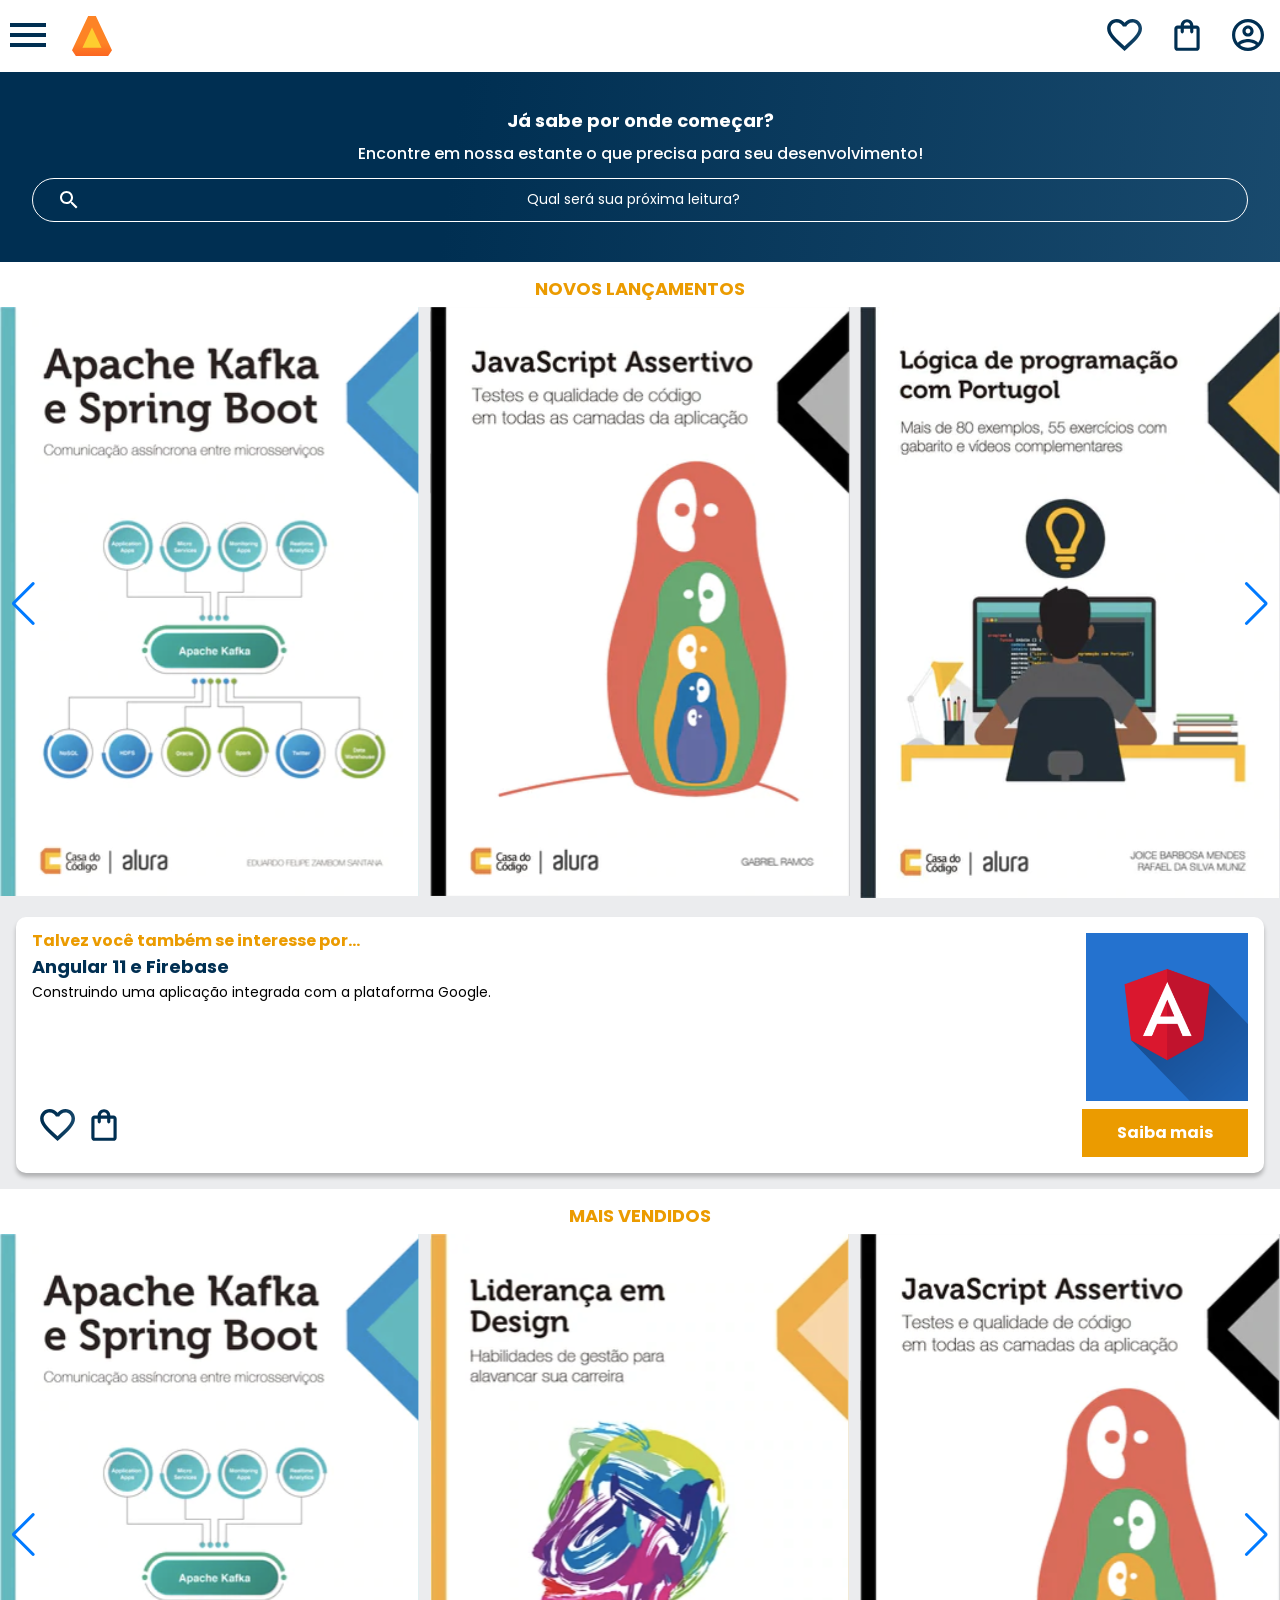
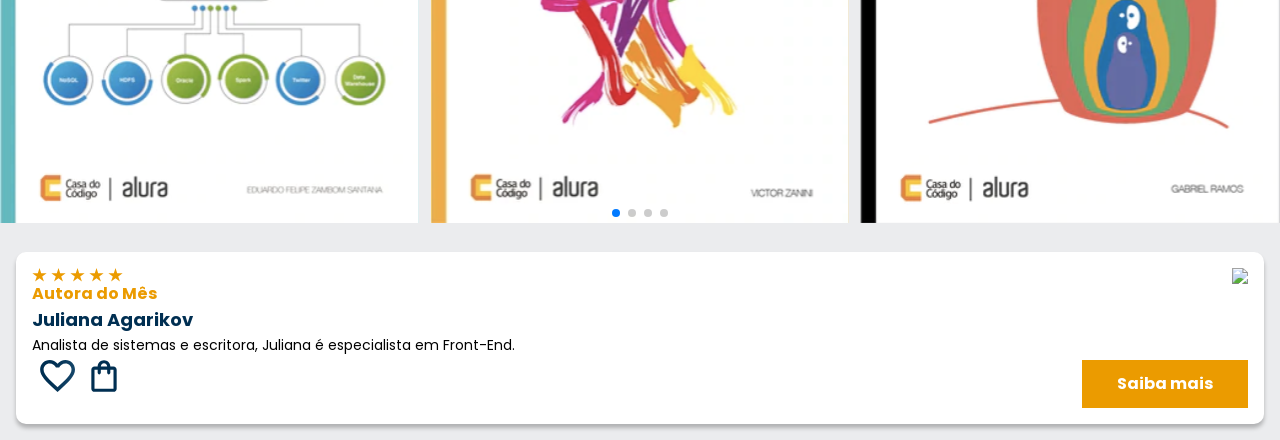
==== index.html @ 12fda9f0 "Add files via upload" ====
<!DOCTYPE html>
<html>

<head>
    <meta charset="UTF-8">
    <meta name="viewport" content="width=device-width, initial-scale=1.0">
    <title>AluraBooks</title>
    <link rel="stylesheet" href="reset.css">
    <link rel="stylesheet" href="style.css">
    <link rel="preconnect" href="https://fonts.googleapis.com">
    <link rel="preconnect" href="https://fonts.gstatic.com" crossorigin>
    <link
        href="https://fonts.googleapis.com/css2?family=Poppins:ital,wght@0,100;0,200;0,300;0,400;0,500;0,600;0,700;0,800;0,900;1,100;1,200;1,300;1,400;1,500;1,600;1,700;1,800;1,900&display=swap"
        rel="stylesheet">
    <link rel="stylesheet" href="https://cdn.jsdelivr.net/npm/swiper@11/swiper-bundle.min.css" />

</head>

<body>
    <header class="cabecalho">
        <div class="container">
            <input type="checkbox" id="menu" class="container__botao">
            <label for="menu">
                <span class="cabecalho__menu-hamburguer container__imagem"></span>
            </label>
            <ul class="lista-menu">
                <li class="lista-menu__titulo">Categorias</li>
                <li class="lista-menu__item">
                    <a href="#" class="lista-menu__link">Programação</a>
                </li>
                <li class="lista-menu__item">
                    <a href="#" class="lista-menu__link">Front-end</a>
                </li>
                <li class="lista-menu__item">
                    <a href="#" class="lista-menu__link">Infraestrutura</a>
                </li>
                <li class="lista-menu__item">
                    <a href="#" class="lista-menu__link">Business</a>
                </li>
                <li class="lista-menu__item">
                    <a href="#" class="lista-menu__link">Design & UX</a>
                </li>
            </ul>
            <img src="img/Logo.svg" alt="Logo da AluraBooks" class="container__imagem">
        </div>
        <div class="container">
            <a href="#"><img src="img/Favoritos.svg" alt="Meus favoritos" class="container__imagem"></a>
            <a href="#"><img src="img/Compras.svg" alt="Carrinho de compras" class="container__imagem"></a>
            <a href="#"><img src="img/Usuario.svg" alt="Meu perfil" class="container__imagem"></a>
        </div>
    </header>

    <section class="banner">
        <h2 class="banner__titulo">Já sabe por onde começar?</h2>
        <p class="banner__texto">Encontre em nossa estante o que precisa para seu desenvolvimento!</p>
        <input type="search" class="banner__pesquisa" placeholder="Qual será sua próxima leitura?">
    </section>

    <section class="carrossel">
        <h2 class="carrossel__titulo">Novos lançamentos</h2>
        <!-- Slider main container -->
        <div class="swiper">
            <!-- Additional required wrapper -->
            <!-- If we need pagination -->
            <div class="swiper-pagination"></div>
            <div class="swiper-wrapper">
                <!-- Slides -->
                <div class="swiper-slide"><img src="img/ApacheKafka.svg"
                        alt="Livro sobre apache Kafka e spreng boot da AluraBooks"></div>
                <div class="swiper-slide"><img src="img/Javascript.svg" alt="Livro sobre JavaScript da AluraBooks">
                </div>
                <div class="swiper-slide"><img src="img/Portugol.svg" alt="livro sobre Portugol da AluraBooks"></div>
                ...
            </div>

            <!-- If we need navigation buttons -->
            <div class="swiper-button-prev"></div>
            <div class="swiper-button-next"></div>

        </div>

        <div class="card">
            <div class="card__descricao">
                <div class="descricao">
                    <h3 class="descricao__titulo">Talvez você também se interesse por...</h3>
                    <h2 class="descricao__titulo-livro">Angular 11 e Firebase</h2>
                    <p class="descricao__texto">Construindo uma aplicação integrada com a plataforma Google.</p>
                </div>
                <img src="img/Angular.svg" alt="" class="descricao__imagem">
            </div>
            <div class="card__botoes">
                <ul class="botoes">
                    <li class="botoes__item"><img src="img/Favoritos.svg" alt=""></li>
                    <li class="botoes__item"><img src="img/Compras.svg" alt=""></li>
                </ul>
                <a href="#" class="botoes__ancora">Saiba mais</a>
            </div>
        </div>

    </section>

    <section class=”carrossel”>
        <h2 class="carrossel__titulo">Mais vendidos</h2>
        <div class="swiper">
            <!-- Additional required wrapper -->
            <!-- If we need pagination -->
            <div class="swiper-pagination"></div>

            <div class="swiper-wrapper">
                <!-- Slides -->
                <div class="swiper-slide"><img src="img/ApacheKafka.svg"
                        alt="Livro sobre apache kafka e spring boot da alura books"></div>
                <div class="swiper-slide"><img src="img/Liderança.svg"
                        alt="Livro sobre liderança em design da alura books">
                </div>
                <div class="swiper-slide"><img src="img/Javascript.svg"
                        alt="Livro sobre javascript assertivo da alurabooks">
                </div>
                <div class="swiper-slide"><img src="img/Guia Front-end.svg" alt="Livro Guia front end"></div>
                <div class="swiper-slide"><img src="img/Portugol.svg" alt="Livro sobre portugol"></div>
                <div class="swiper-slide"><img src="img/Acessibilidade.svg" alt="livro sobre acessibilidade"></div>
            </div>

            <!-- If we need navigation buttons -->
            <div class="swiper-button-prev"></div>
            <div class="swiper-button-next"></div>
        </div>

        <div class="card">
            <div class="card__descricao">
                <div class="descricao">
                    <img src="img/Estrelinhas.svg" alt="Avaliação 5 estrelas">
                    <h3 class="descricao__titulo">Autora do Mês</h3>
                    <h2 class="descricao__titulo-livro">Juliana Agarikov</h2>
                    <p class="descricao__texto">Analista de sistemas e escritora, Juliana é especialista em Front-End.
                    </p>
                </div>
                <img src="img/Escritora.svg" class="descricao__imagem">
            </div>
            <div class="card__botoes">
                <ul class="botoes">
                    <li class="botoes__item"><img src="img/Favoritos.svg" alt="Favoritar livro"></li>
                    <li class="botoes__item"><img src="img/Compras.svg" alt="Adicionar no carrinho de compras"></li>
                </ul>
                <a href="#" class="botoes__ancora">Saiba mais</a>
            </div>
        </div>

    </section>


    <script src="https://cdn.jsdelivr.net/npm/swiper@11/swiper-bundle.min.js"></script>
    <script>
        const swiper = new Swiper('.swiper', {
            spaceBetween: 10,
            slidesPerView: 3,
            pagination: {
                el: ".swiper-pagination",
                type: "bullets",
            },
        });
    </script>
</body>

</html>
---- style.css ----
@import url("styles/header.css");
@import url("styles/banner.css");
@import url("styles/carrossel.css");

:root{
    --cor-de-fundo: #EBECEE;
    --branco: #FFFFFF;
    --laranja: #EB9B00;
    --azul-degrade: linear-gradient(97.54deg, #002F52 35.49%, #326589 165.37%);
    --fonte-principal: "Poppins";
    --azul: #002F52;
}

body{
    background-color: var(--cor-de-fundo);
    font-family: var(--fonte-principal);
    font-size: 16px;
    font-weight: 400;
}
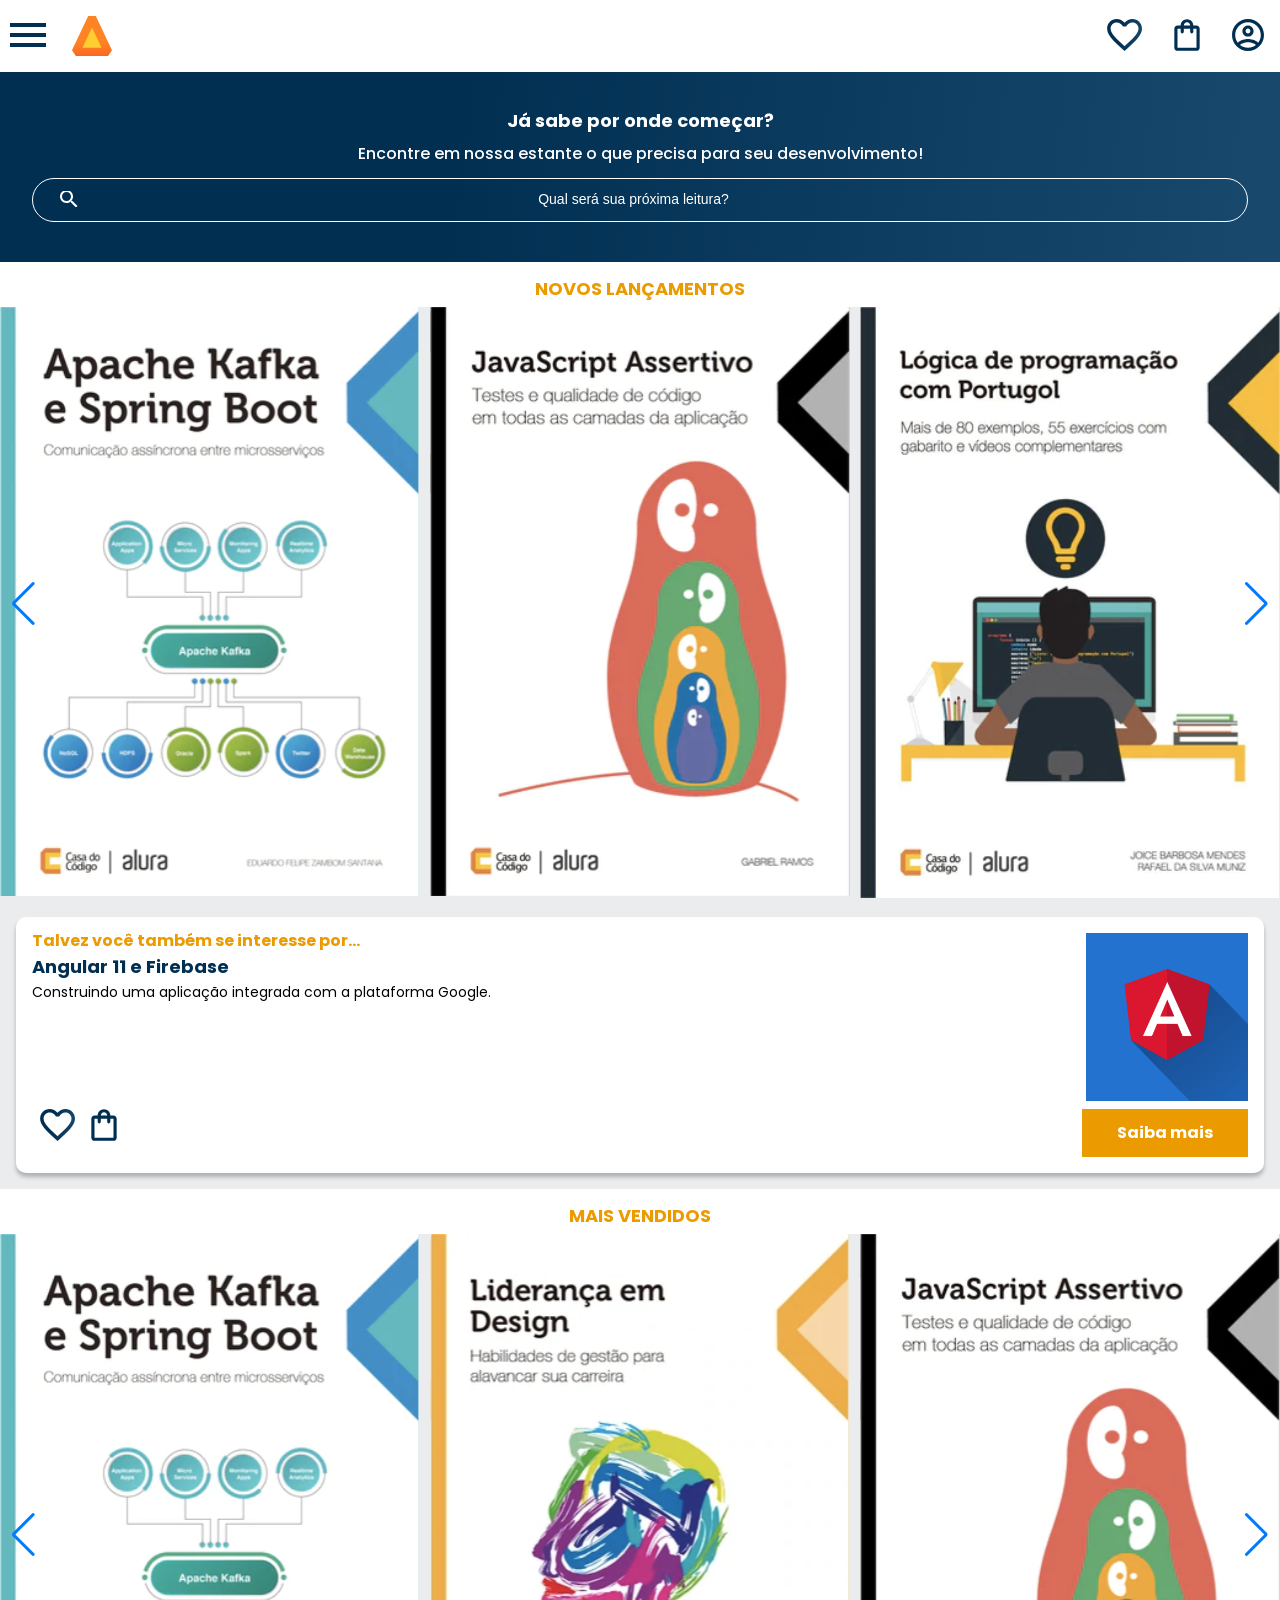
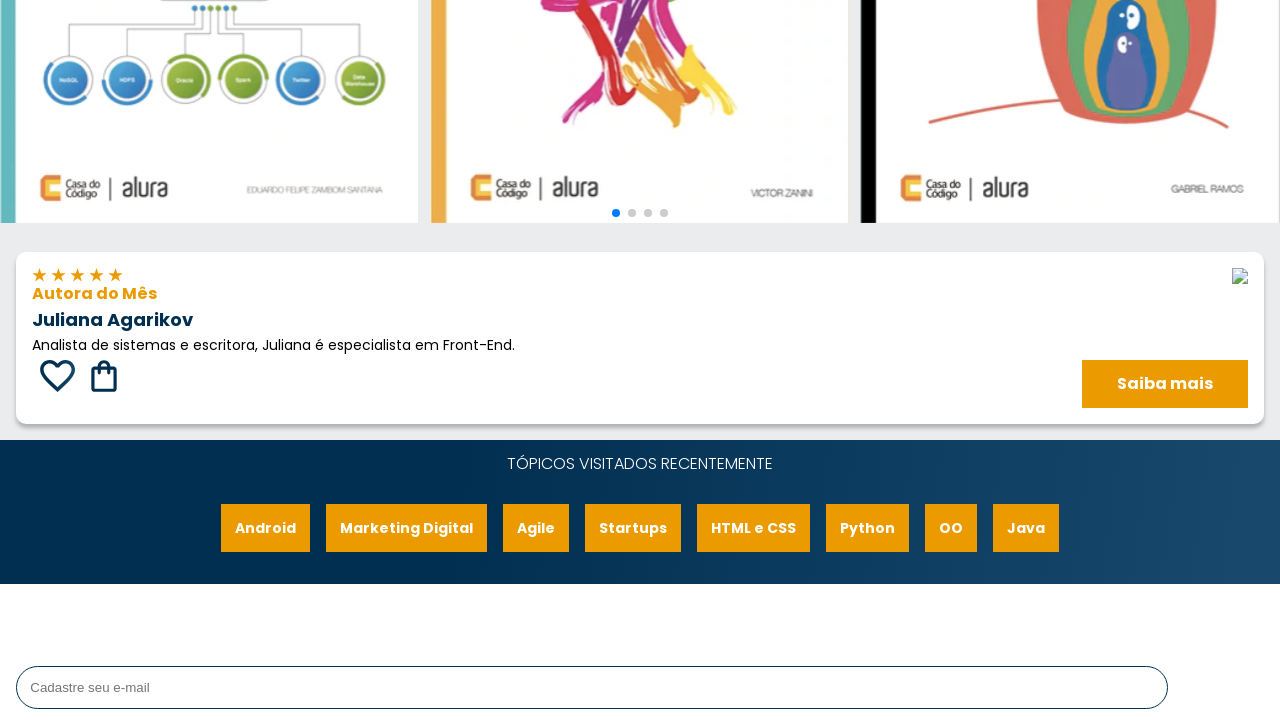
==== commit 1d9006a6: "Add files via upload" ====
--- a/index.html
+++ b/index.html
@@ -148,6 +148,54 @@
 
     </section>
 
+    <section class="topicos">
+        <h2 class="topicos__titulo">TÓPICOS VISITADOS RECENTEMENTE</h2>
+
+        <ul class="topicos__lista">
+
+            <li class="topicos__item">
+                <a href="#" class="topicos__link">Android</a>
+            </li>
+
+            <li class="topicos__item">
+                <a href="#" class="topicos__link">Marketing Digital</a>
+            </li>
+
+            <li class="topicos__item">
+                <a href="#" class="topicos__link">Agile</a>
+            </li>
+
+            <li class="topicos__item">
+                <a href="#" class="topicos__link">Startups</a>
+            </li>
+
+            <li class="topicos__item">
+                <a href="#" class="topicos__link">HTML e CSS</a>
+            </li>
+
+            <li class="topicos__item">
+                <a href="#" class="topicos__link">Python</a>
+            </li>
+
+            <li class="topicos__item">
+                <a href="#" class="topicos__link">OO</a>
+            </li>
+
+            <li class="topicos__item">
+                <a href="#" class="topicos__link">Java</a>
+            </li>
+
+        </ul>
+
+    </section>
+
+<section class="contato">
+    <h2 class="contato__titulo">Fique por dentro das novidades!</h2>
+    <p class="contato__texto">Atualizações de e-books, novos livros, promoções e outros.</p>
+    <input type="email" placeholder="Cadastre seu e-mail" class="contato__email">
+
+</section>
+
 
     <script src="https://cdn.jsdelivr.net/npm/swiper@11/swiper-bundle.min.js"></script>
     <script>
--- a/style.css
+++ b/style.css
@@ -1,17 +1,19 @@
 @import url("styles/header.css");
 @import url("styles/banner.css");
 @import url("styles/carrossel.css");
+@import url("styles/topicos.css");
+@import url("styles/contato.css");
 
-:root{
+:root {
     --cor-de-fundo: #EBECEE;
     --branco: #FFFFFF;
     --laranja: #EB9B00;
-    --azul-degrade: linear-gradient(97.54deg, #002F52 35.49%, #326589 165.37%);
+    --azul-degrade: linear-gradient(97.54deg, #002f52 35.49%, #326589 165.37%);
     --fonte-principal: "Poppins";
     --azul: #002F52;
 }
 
-body{
+body {
     background-color: var(--cor-de-fundo);
     font-family: var(--fonte-principal);
     font-size: 16px;
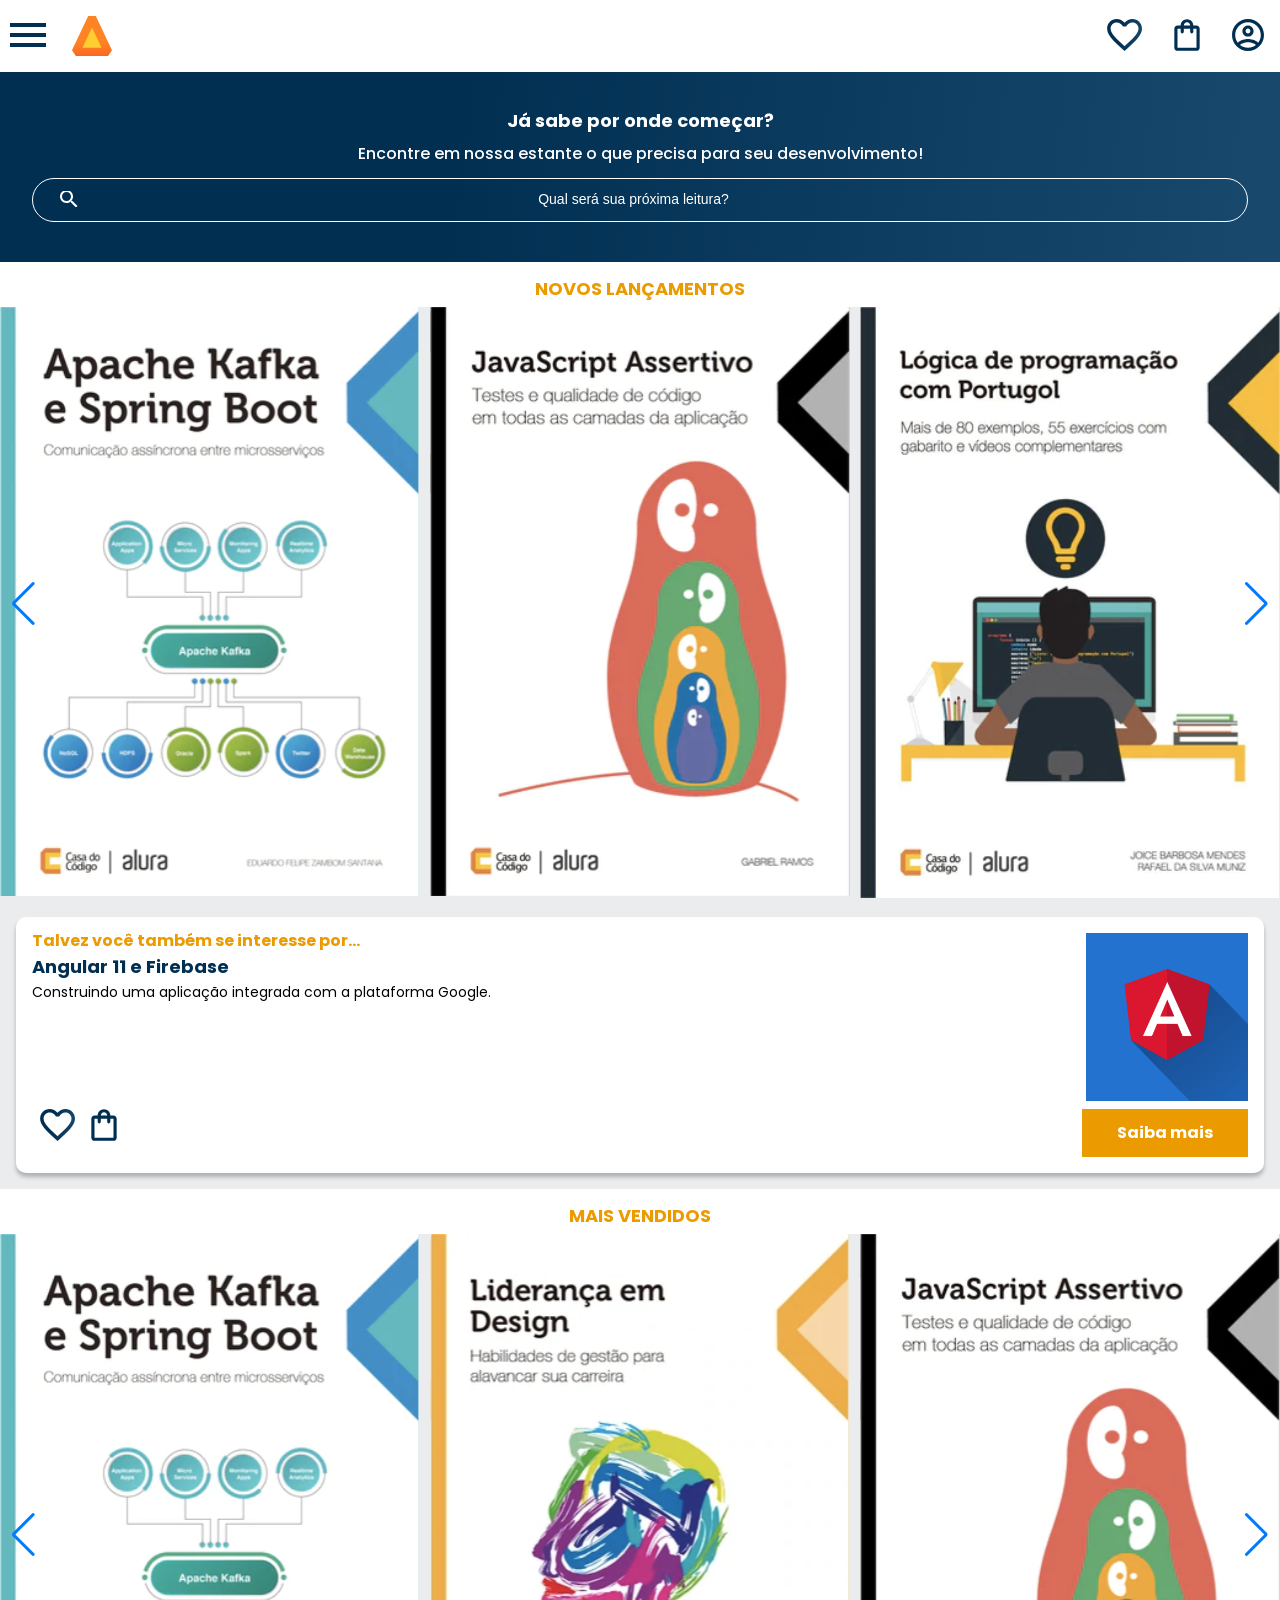
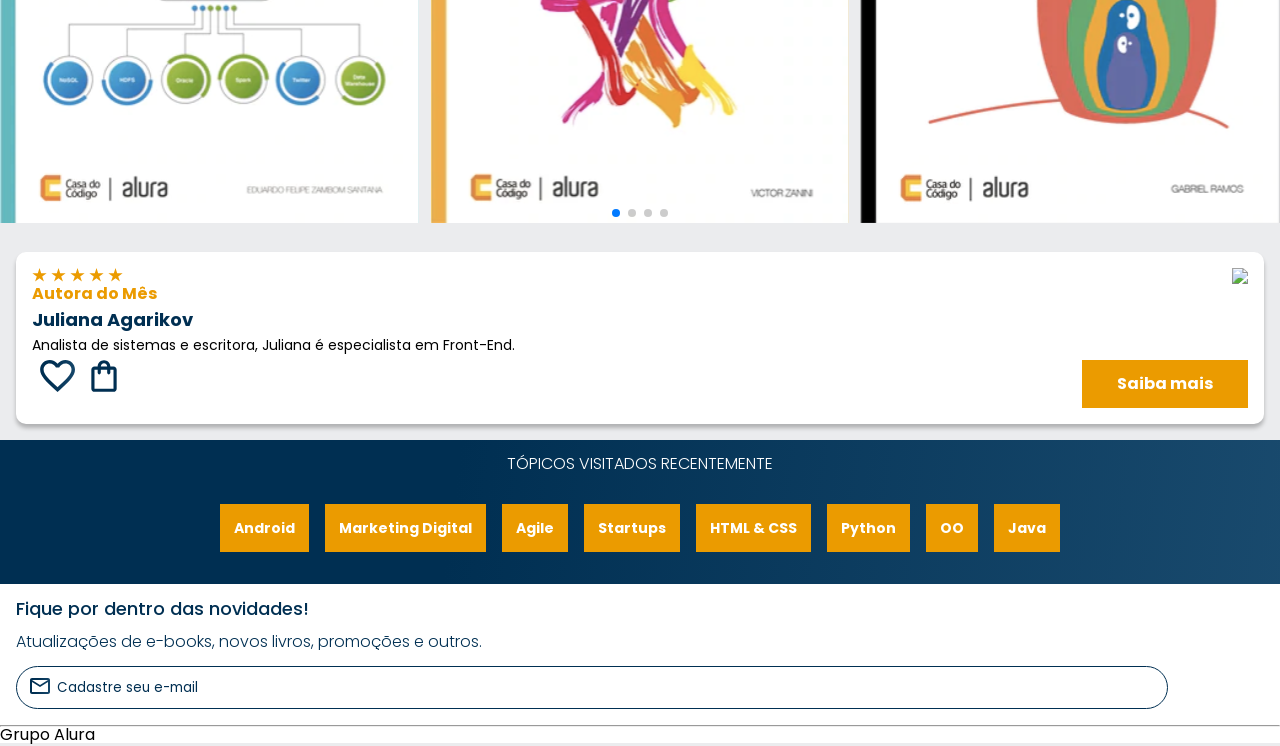
==== commit d97a0088: "Add files via upload" ====
--- a/index.html
+++ b/index.html
@@ -12,6 +12,9 @@
     <link
         href="https://fonts.googleapis.com/css2?family=Poppins:ital,wght@0,100;0,200;0,300;0,400;0,500;0,600;0,700;0,800;0,900;1,100;1,200;1,300;1,400;1,500;1,600;1,700;1,800;1,900&display=swap"
         rel="stylesheet">
+    <link href="https://fonts.googleapis.com/css2?family=Josefin+Sans:ital,wght@0,100..700;1,100..700&display=swap"
+        rel="stylesheet">
+
     <link rel="stylesheet" href="https://cdn.jsdelivr.net/npm/swiper@11/swiper-bundle.min.css" />
 
 </head>
@@ -42,6 +45,7 @@
                 </li>
             </ul>
             <img src="img/Logo.svg" alt="Logo da AluraBooks" class="container__imagem">
+            <h1 class="container__titulo"><b class="container__titulo--negrito">Alura</b>Books</h1>
         </div>
         <div class="container">
             <a href="#"><img src="img/Favoritos.svg" alt="Meus favoritos" class="container__imagem"></a>
@@ -150,51 +154,42 @@
 
     <section class="topicos">
         <h2 class="topicos__titulo">TÓPICOS VISITADOS RECENTEMENTE</h2>
-
         <ul class="topicos__lista">
-
-            <li class="topicos__item">
-                <a href="#" class="topicos__link">Android</a>
-            </li>
-
+            <li class="topicos__item"><a href="#" class="topicos__link">Android</a></li>
             <li class="topicos__item">
                 <a href="#" class="topicos__link">Marketing Digital</a>
             </li>
-
             <li class="topicos__item">
                 <a href="#" class="topicos__link">Agile</a>
             </li>
-
             <li class="topicos__item">
                 <a href="#" class="topicos__link">Startups</a>
             </li>
-
-            <li class="topicos__item">
-                <a href="#" class="topicos__link">HTML e CSS</a>
-            </li>
-
+            <li class="topicos__item">
+                <a href="#" class="topicos__link">HTML & CSS</a>
+            </li>
             <li class="topicos__item">
                 <a href="#" class="topicos__link">Python</a>
             </li>
-
             <li class="topicos__item">
                 <a href="#" class="topicos__link">OO</a>
             </li>
-
             <li class="topicos__item">
                 <a href="#" class="topicos__link">Java</a>
             </li>
-
         </ul>
-
-    </section>
-
-<section class="contato">
-    <h2 class="contato__titulo">Fique por dentro das novidades!</h2>
-    <p class="contato__texto">Atualizações de e-books, novos livros, promoções e outros.</p>
-    <input type="email" placeholder="Cadastre seu e-mail" class="contato__email">
-
-</section>
+    </section>
+
+    <section class="contato">
+        <h2 class="contato__titulo">Fique por dentro das novidades!</h2>
+        <p class="contato__texto">Atualizações de e-books, novos livros, promoções e outros.</p>
+        <input type="email" placeholder="Cadastre seu e-mail" class="contato__email">
+    </section>
+
+    <hr />
+    <footer class="rodape">
+        <h2 class="rodape__titulo">Grupo Alura</h2>
+    </footer>
 
 
     <script src="https://cdn.jsdelivr.net/npm/swiper@11/swiper-bundle.min.js"></script>
--- a/style.css
+++ b/style.css
@@ -3,6 +3,7 @@
 @import url("styles/carrossel.css");
 @import url("styles/topicos.css");
 @import url("styles/contato.css");
+@import url("styles/rodape.css");
 
 :root {
     --cor-de-fundo: #EBECEE;
@@ -11,6 +12,7 @@
     --azul-degrade: linear-gradient(97.54deg, #002f52 35.49%, #326589 165.37%);
     --fonte-principal: "Poppins";
     --azul: #002F52;
+    --fonte-secundaria: "Josefin Sans";
 }
 
 body {
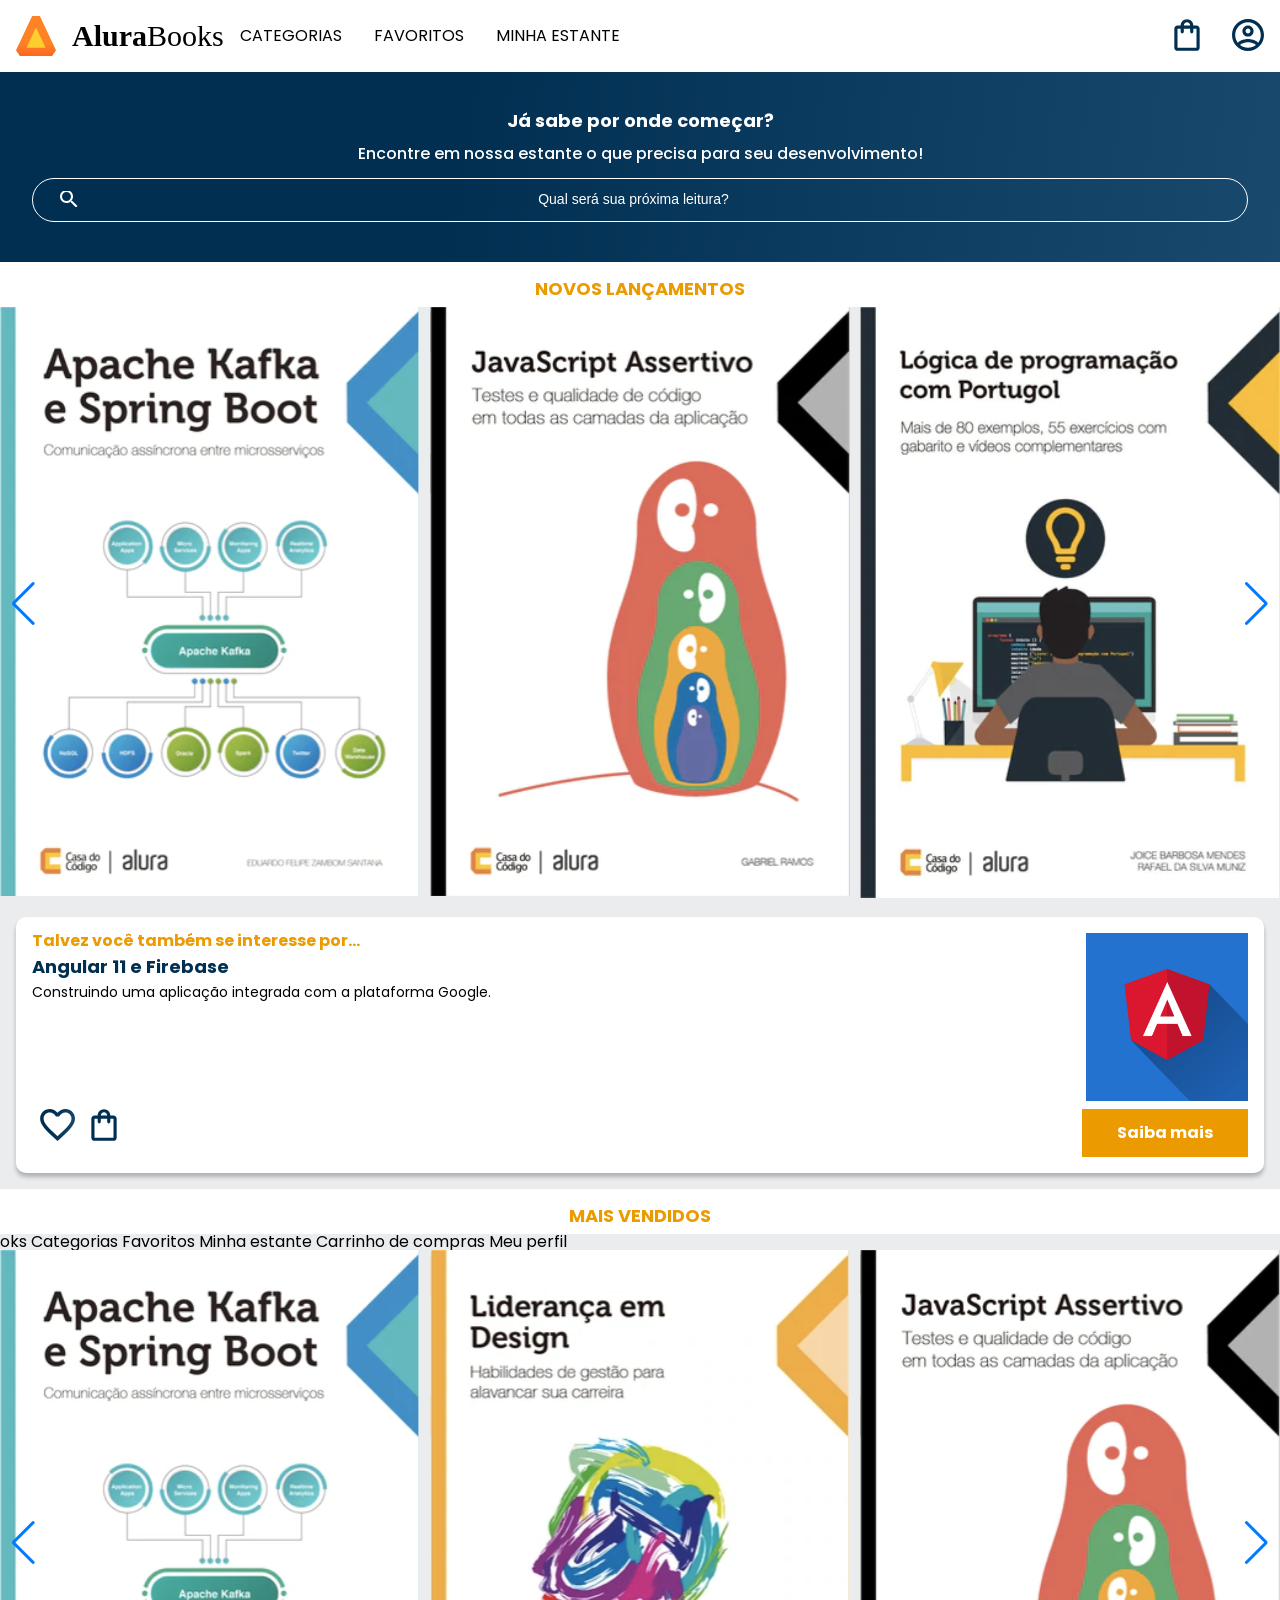
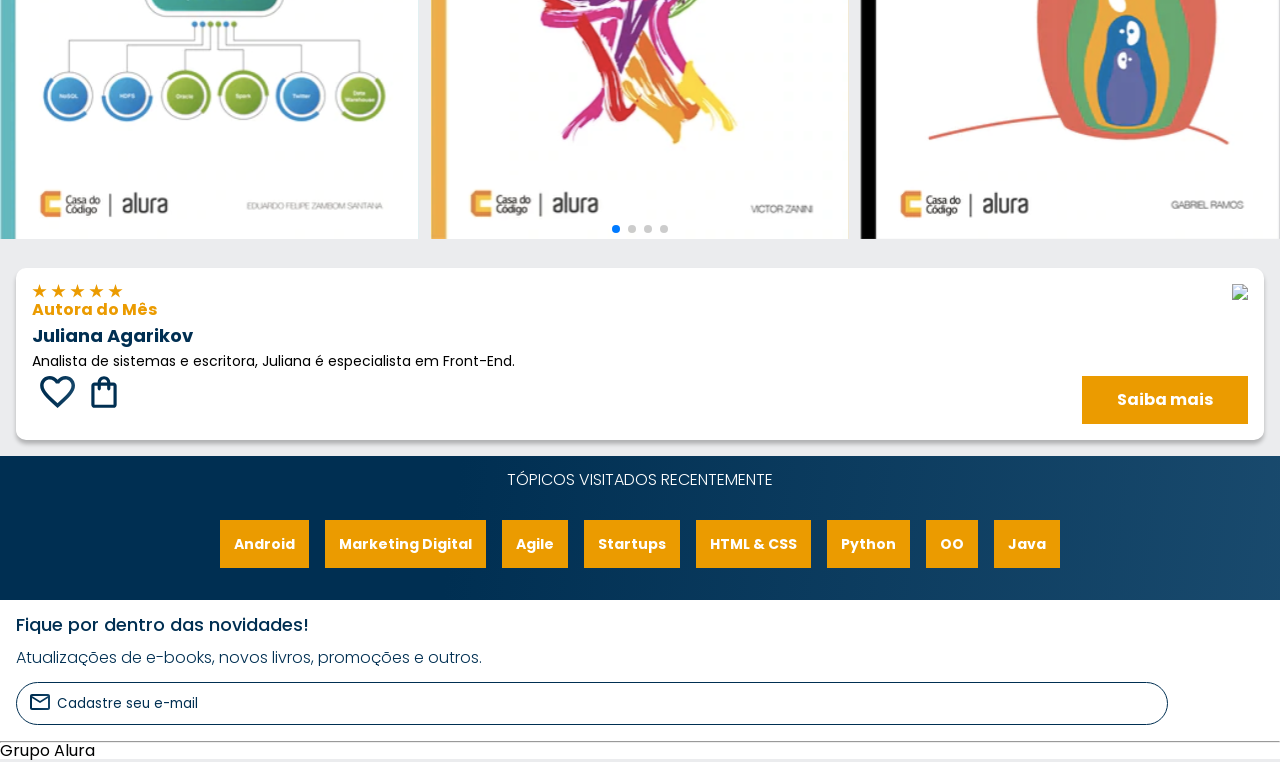
==== commit c1ca1963: "Add files via upload" ====
--- a/index.html
+++ b/index.html
@@ -14,7 +14,6 @@
         rel="stylesheet">
     <link href="https://fonts.googleapis.com/css2?family=Josefin+Sans:ital,wght@0,100..700;1,100..700&display=swap"
         rel="stylesheet">
-
     <link rel="stylesheet" href="https://cdn.jsdelivr.net/npm/swiper@11/swiper-bundle.min.css" />
 
 </head>
@@ -46,9 +45,39 @@
             </ul>
             <img src="img/Logo.svg" alt="Logo da AluraBooks" class="container__imagem">
             <h1 class="container__titulo"><b class="container__titulo--negrito">Alura</b>Books</h1>
+
+            <ul class="opcoes">
+                <input type="checkbox" id="opcoes-menu" class="opcoes__botao">
+                <label for="opcoes-menu">
+                    <li class="opcoes__item">Categorias</li>
+                </label>
+                <ul class="lista-menu">
+                    <li class="lista-menu__item">
+                        <a href="#" class="lista-menu__link">Programação</a>
+                    </li>
+                    <li class="lista-menu__item">
+                        <a href="#" class="lista-menu__link">Front-end</a>
+                    </li>
+                    <li class="lista-menu__item">
+                        <a href="#" class="lista-menu__link">Infraestrutura</a>
+                    </li>
+                    <li class="lista-menu__item">
+                        <a href="#" class="lista-menu__link">Business</a>
+                    </li>
+                    <li class="lista-menu__item">
+                        <a href="#" class="lista-menu__link">Design & UX</a>
+                    </li>
+                </ul>
+                <li class="opcoes__item"><a href="#" class="opcoes__link">Favoritos</a></li>
+                <li class="opcoes__item"><a href="#" class="opcoes__link">Minha estante</a></li>
+
+
+            </ul>
+
         </div>
         <div class="container">
-            <a href="#"><img src="img/Favoritos.svg" alt="Meus favoritos" class="container__imagem"></a>
+            <a href="#"><img src="img/Favoritos.svg" alt="Meus favoritos"
+                    class="container__imagem container__imagem-transparente"></a>
             <a href="#"><img src="img/Compras.svg" alt="Carrinho de compras" class="container__imagem"></a>
             <a href="#"><img src="img/Usuario.svg" alt="Meu perfil" class="container__imagem"></a>
         </div>
@@ -107,7 +136,15 @@
         <h2 class="carrossel__titulo">Mais vendidos</h2>
         <div class="swiper">
             <!-- Additional required wrapper -->
-            <!-- If we need pagination -->
+            <!-- If we need pagination -->oks
+
+            Categorias
+            Favoritos
+            Minha estante
+
+            Carrinho de compras
+            Meu perfil
+
             <div class="swiper-pagination"></div>
 
             <div class="swiper-wrapper">
--- a/style.css
+++ b/style.css
@@ -13,6 +13,7 @@
     --fonte-principal: "Poppins";
     --azul: #002F52;
     --fonte-secundaria: "Josefin Sans";
+    --preto: #000000;
 }
 
 body {
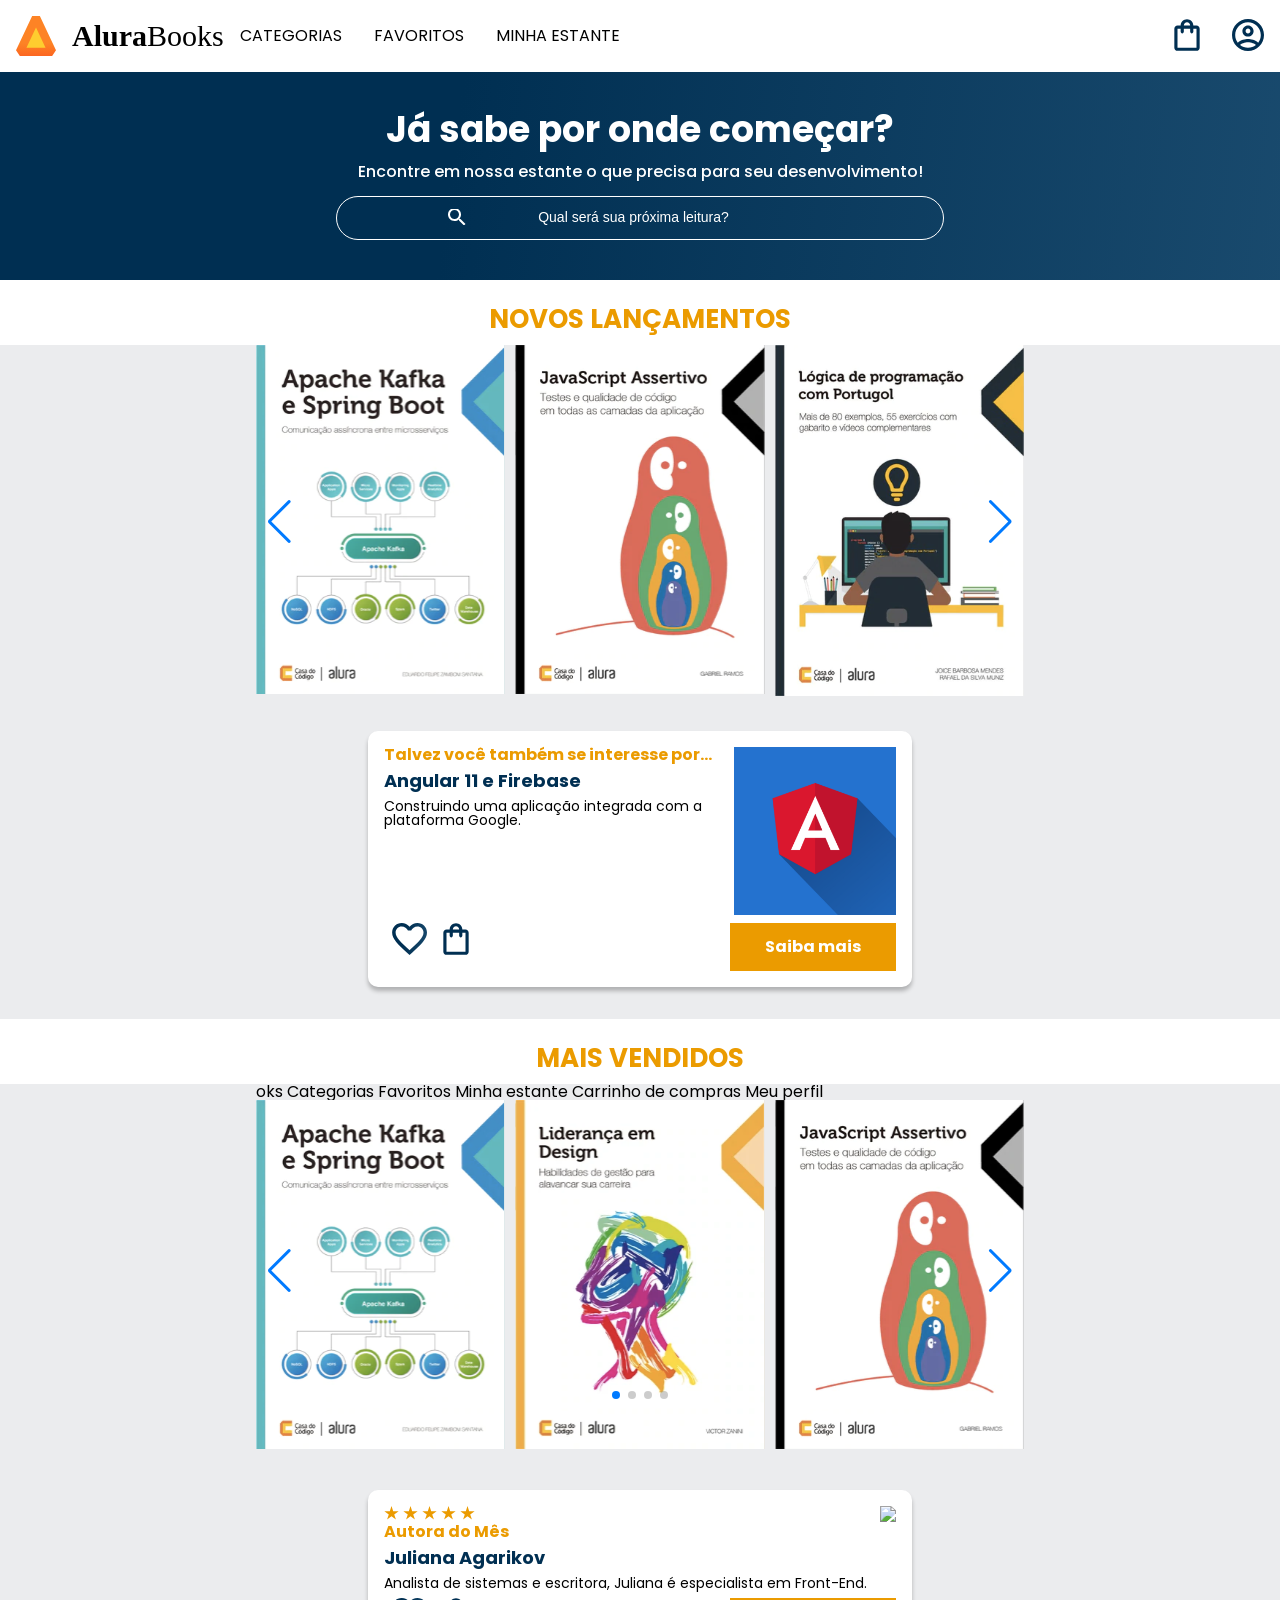
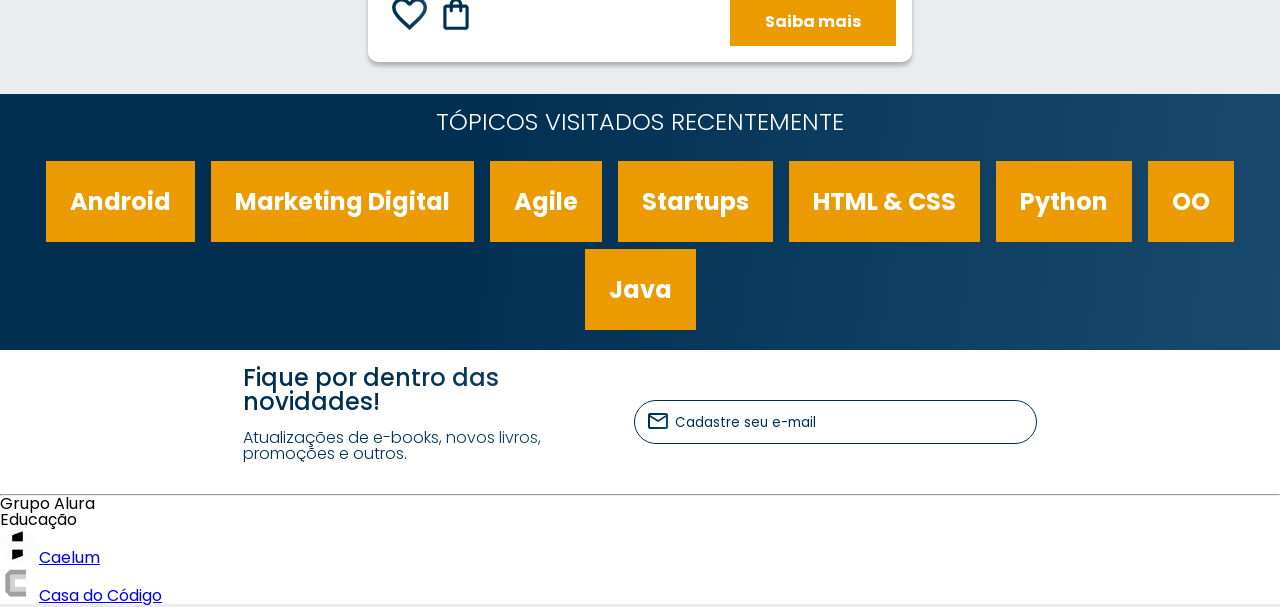
==== commit aa299579: "Add files via upload" ====
--- a/index.html
+++ b/index.html
@@ -15,7 +15,6 @@
     <link href="https://fonts.googleapis.com/css2?family=Josefin+Sans:ital,wght@0,100..700;1,100..700&display=swap"
         rel="stylesheet">
     <link rel="stylesheet" href="https://cdn.jsdelivr.net/npm/swiper@11/swiper-bundle.min.css" />
-
 </head>
 
 <body>
@@ -70,8 +69,6 @@
                 </ul>
                 <li class="opcoes__item"><a href="#" class="opcoes__link">Favoritos</a></li>
                 <li class="opcoes__item"><a href="#" class="opcoes__link">Minha estante</a></li>
-
-
             </ul>
 
         </div>
@@ -141,7 +138,6 @@
             Categorias
             Favoritos
             Minha estante
-
             Carrinho de compras
             Meu perfil
 
@@ -218,16 +214,32 @@
     </section>
 
     <section class="contato">
-        <h2 class="contato__titulo">Fique por dentro das novidades!</h2>
-        <p class="contato__texto">Atualizações de e-books, novos livros, promoções e outros.</p>
+        <div class="contato__descricao">
+            <h2 class="contato__titulo">Fique por dentro das novidades!</h2>
+            <p class="contato__texto">Atualizações de e-books, novos livros, promoções e outros.</p>
+        </div>
         <input type="email" placeholder="Cadastre seu e-mail" class="contato__email">
     </section>
 
     <hr />
     <footer class="rodape">
         <h2 class="rodape__titulo">Grupo Alura</h2>
+
+        <ul class="lista-rodape">
+            <li class="lista-rodape__titulo">Educação</li>
+            <li class="lista-rodape__item">
+                <img src="img/Caelum.svg" alt="Logo da Caelum">
+                <a href="#" class="lista-rodape__link">Caelum</a>
+            </li>
+
+            <li class="lista-rodape__item">
+                <img src="img/CasaDoCodigo.svg" alt="Logo da Casa do Código">
+                <a href="#" class="lista-rodape__link">Casa do Código</a>
+            </li>
+
+        </ul>
+
     </footer>
-
 
     <script src="https://cdn.jsdelivr.net/npm/swiper@11/swiper-bundle.min.js"></script>
     <script>
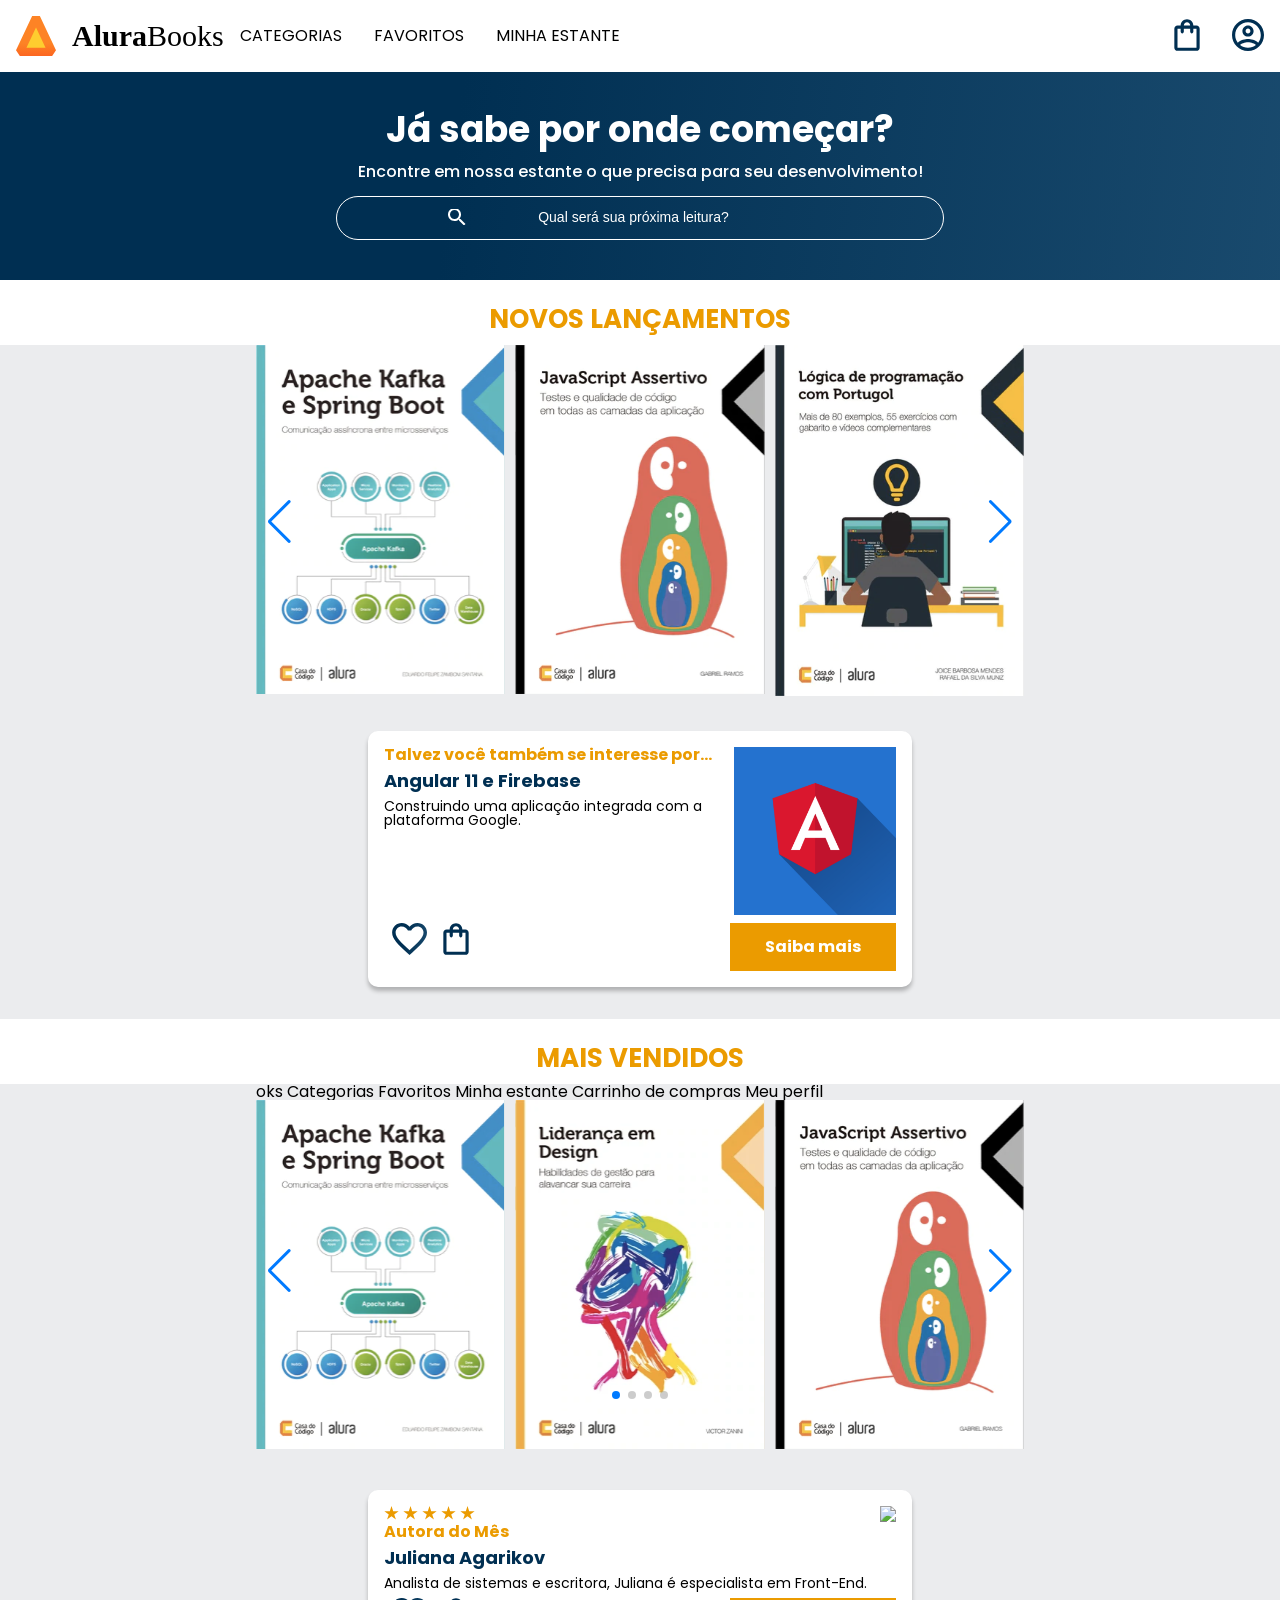
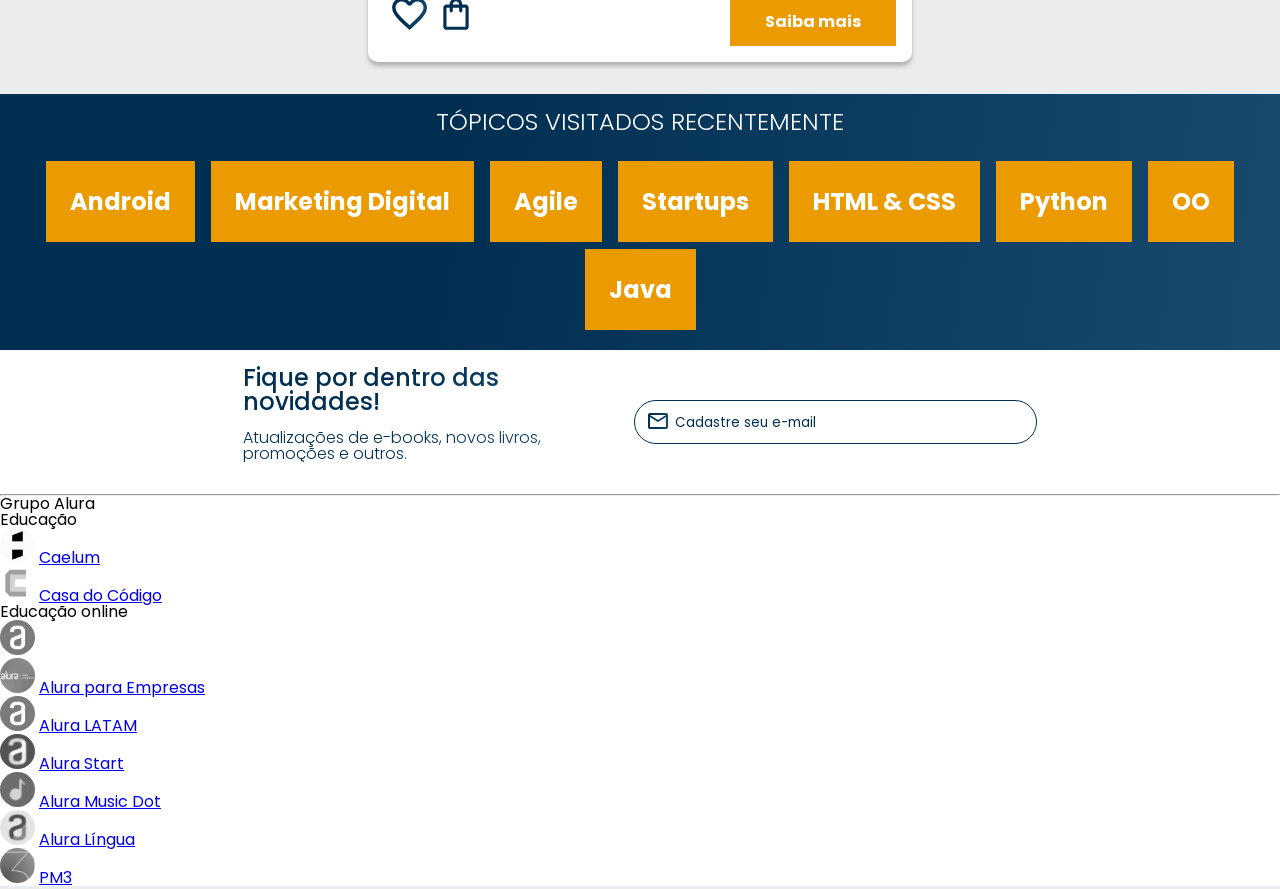
==== commit c90c6dce: "Add files via upload" ====
--- a/index.html
+++ b/index.html
@@ -236,7 +236,43 @@
                 <img src="img/CasaDoCodigo.svg" alt="Logo da Casa do Código">
                 <a href="#" class="lista-rodape__link">Casa do Código</a>
             </li>
-
+        </ul>
+
+        <ul class="lista-rodape">
+            <li class="lista-rodape__titulo">Educação online</li>
+            <li class="lista-rodape__item">
+                <img src="img/Alura.svg" alt="Logo do Alura">
+            </li>
+
+            <li class="lista-rodape__item">
+                <img src="img/AluraEmpresas.svg" alt="Logo da AluraParaEmpresas">
+                <a href="#" class="lista-rodape__link">Alura para Empresas</a>
+            </li>
+
+            <li class="lista-rodape__item">
+                <img src="img/AluraLATAM.svg" alt="Logo da Alura Latam">
+                <a href="#" class="lista-rodape__link">Alura LATAM</a>
+            </li>
+
+            <li class="lista-rodape__item">
+                <img src="img/AluraStart.svg" alt="Logo da Alura Start">
+                <a href="#" class="lista-rodape__link">Alura Start</a>
+            </li>
+
+            <li class="lista-rodape__item">
+                <img src="img/MusicDot.svg" alt="Logo do Music Dot">
+                <a href="#" class="lista-rodape__link">Alura Music Dot</a>
+            </li>
+
+            <li class="lista-rodape__item">
+                <img src="img/AluraLingua.svg" alt="Logo da Alura Língua">
+                <a href="#" class="lista-rodape__link">Alura Língua</a>
+            </li>
+
+            <li class="lista-rodape__item">
+                <img src="img/PM3.svg" alt="Logo da PM3">
+                <a href="#" class="lista-rodape__link">PM3</a>
+            </li>
         </ul>
 
     </footer>
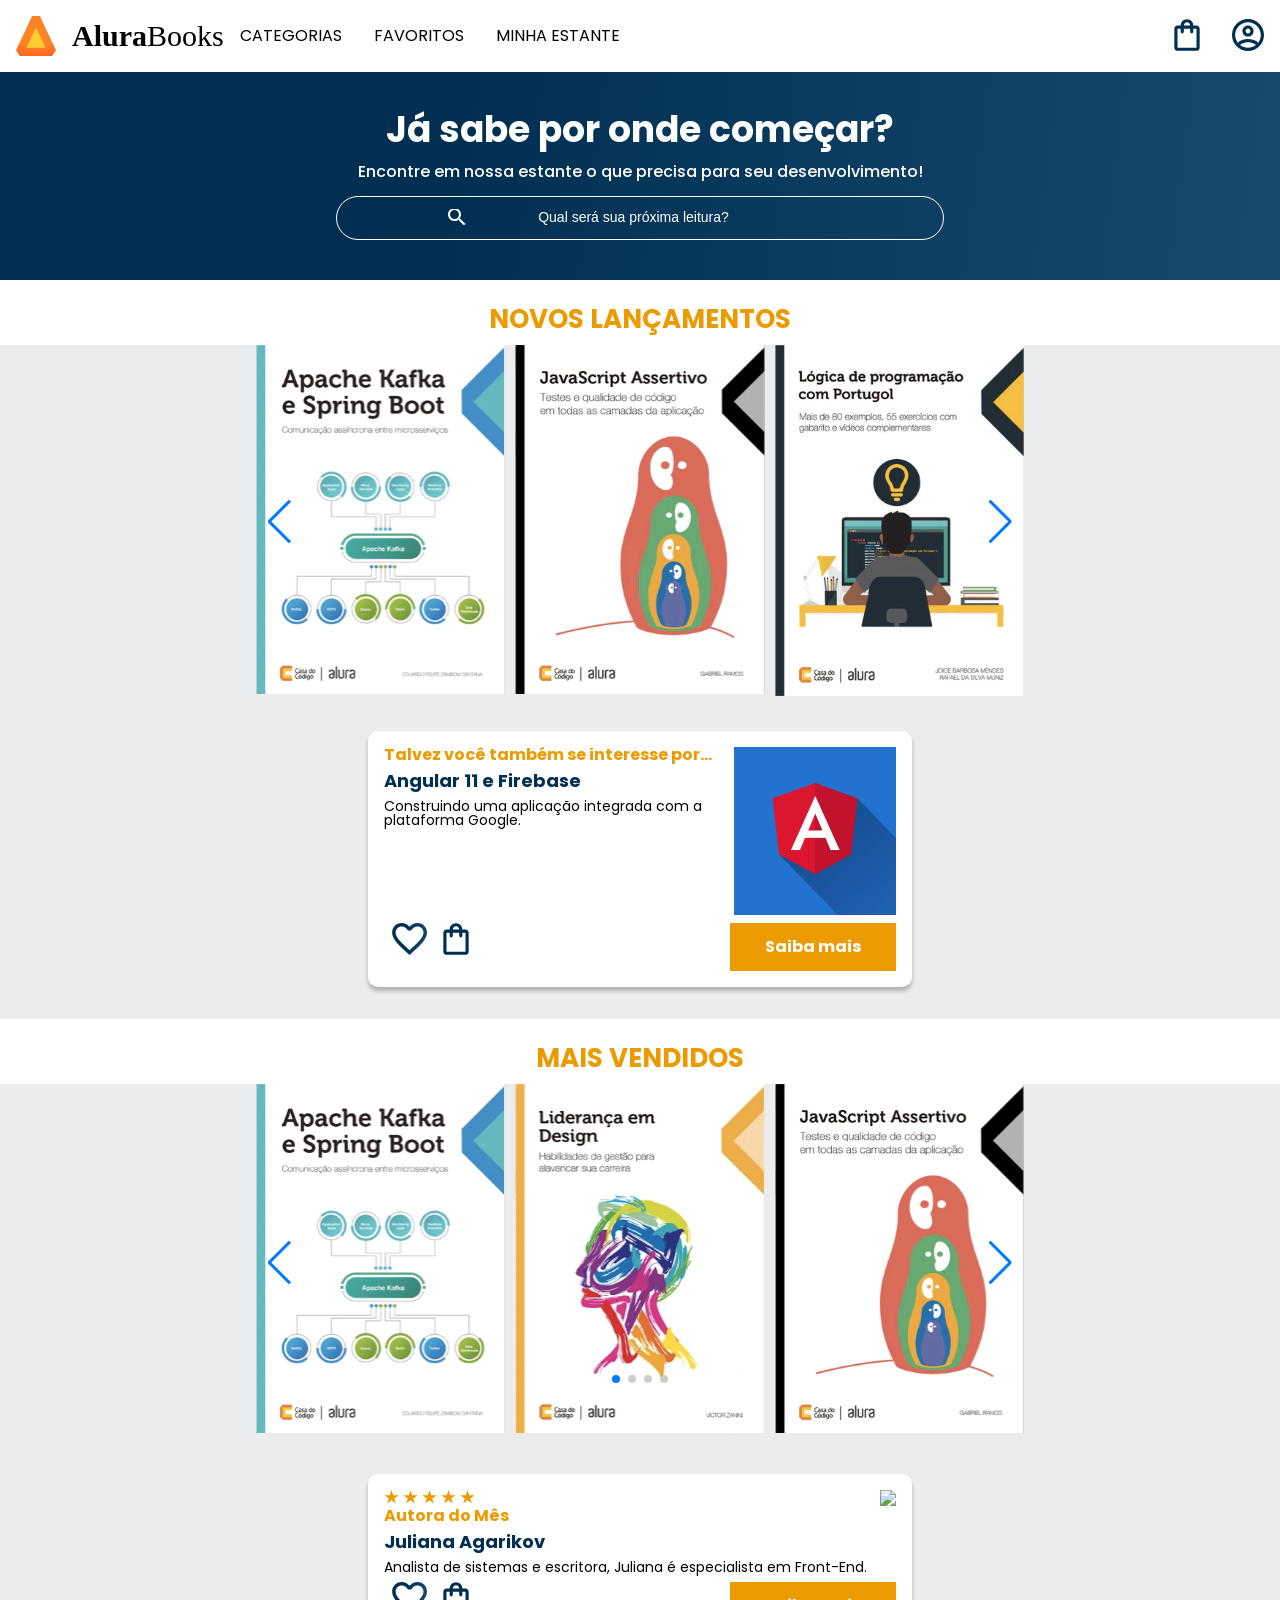
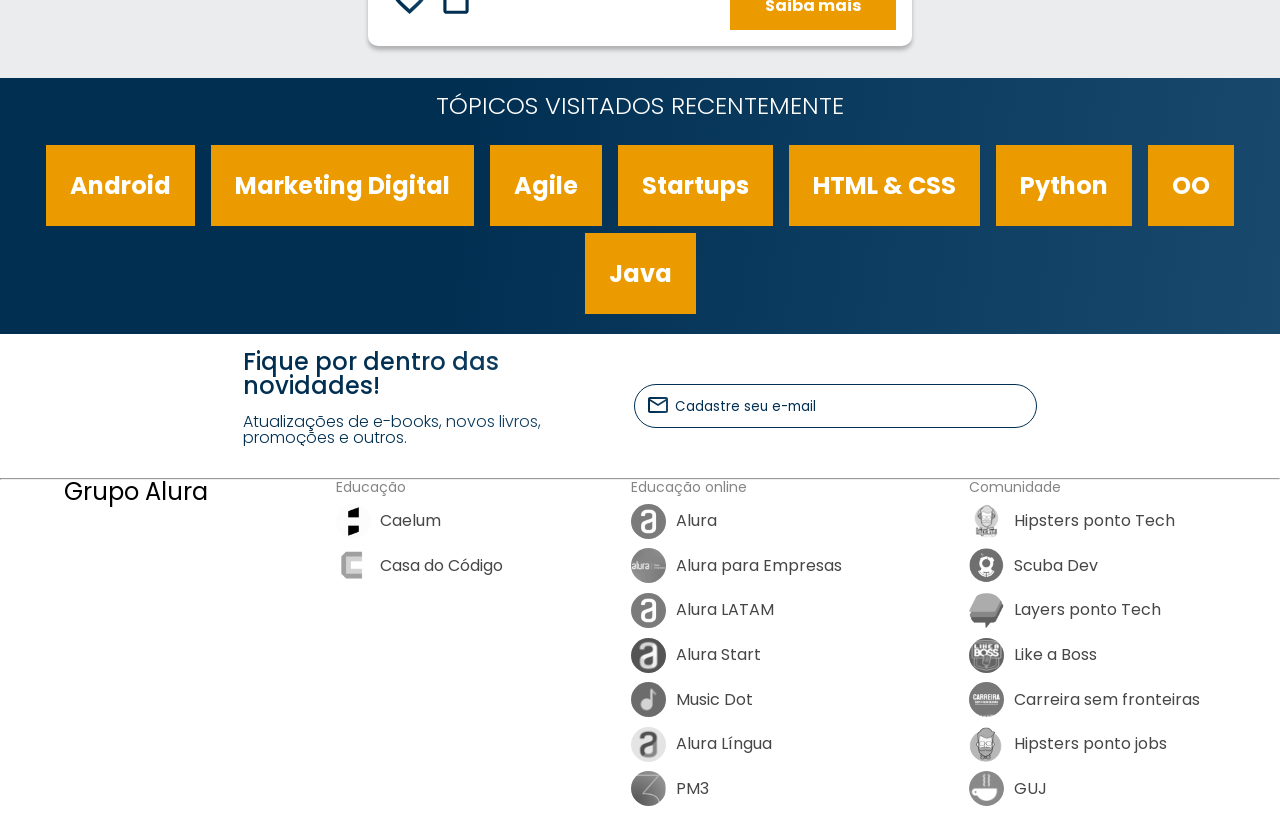
==== commit 557484c2: "Add files via upload" ====
--- a/index.html
+++ b/index.html
@@ -15,6 +15,7 @@
     <link href="https://fonts.googleapis.com/css2?family=Josefin+Sans:ital,wght@0,100..700;1,100..700&display=swap"
         rel="stylesheet">
     <link rel="stylesheet" href="https://cdn.jsdelivr.net/npm/swiper@11/swiper-bundle.min.css" />
+
 </head>
 
 <body>
@@ -67,16 +68,22 @@
                         <a href="#" class="lista-menu__link">Design & UX</a>
                     </li>
                 </ul>
+
                 <li class="opcoes__item"><a href="#" class="opcoes__link">Favoritos</a></li>
                 <li class="opcoes__item"><a href="#" class="opcoes__link">Minha estante</a></li>
+
             </ul>
 
         </div>
         <div class="container">
             <a href="#"><img src="img/Favoritos.svg" alt="Meus favoritos"
                     class="container__imagem container__imagem-transparente"></a>
-            <a href="#"><img src="img/Compras.svg" alt="Carrinho de compras" class="container__imagem"></a>
-            <a href="#"><img src="img/Usuario.svg" alt="Meu perfil" class="container__imagem"></a>
+            <a href="#"><img src="img/Compras.svg" alt="Carrinho de compras" class="container__imagem">
+                <p class="container__texto">MInha sacola</p>
+            </a>
+            <a href="#"><img src="img/Usuario.svg" alt="Meu perfil" class="container__imagem">
+                <p class="container__texto">Meu perfil</p>
+            </a>
         </div>
     </header>
 
@@ -126,21 +133,13 @@
                 <a href="#" class="botoes__ancora">Saiba mais</a>
             </div>
         </div>
-
     </section>
 
     <section class=”carrossel”>
         <h2 class="carrossel__titulo">Mais vendidos</h2>
         <div class="swiper">
             <!-- Additional required wrapper -->
-            <!-- If we need pagination -->oks
-
-            Categorias
-            Favoritos
-            Minha estante
-            Carrinho de compras
-            Meu perfil
-
+            <!-- If we need pagination -->
             <div class="swiper-pagination"></div>
 
             <div class="swiper-wrapper">
@@ -211,6 +210,9 @@
                 <a href="#" class="topicos__link">Java</a>
             </li>
         </ul>
+
+
+
     </section>
 
     <section class="contato">
@@ -224,16 +226,14 @@
     <hr />
     <footer class="rodape">
         <h2 class="rodape__titulo">Grupo Alura</h2>
-
         <ul class="lista-rodape">
             <li class="lista-rodape__titulo">Educação</li>
             <li class="lista-rodape__item">
-                <img src="img/Caelum.svg" alt="Logo da Caelum">
+                <img src="img/Caelum.svg" alt="Logo da Caelum" />
                 <a href="#" class="lista-rodape__link">Caelum</a>
             </li>
-
-            <li class="lista-rodape__item">
-                <img src="img/CasaDoCodigo.svg" alt="Logo da Casa do Código">
+            <li class="lista-rodape__item">
+                <img src="img/CasaDoCodigo.svg" alt="Logo da Casa do Código" />
                 <a href="#" class="lista-rodape__link">Casa do Código</a>
             </li>
         </ul>
@@ -241,41 +241,68 @@
         <ul class="lista-rodape">
             <li class="lista-rodape__titulo">Educação online</li>
             <li class="lista-rodape__item">
-                <img src="img/Alura.svg" alt="Logo do Alura">
-            </li>
-
-            <li class="lista-rodape__item">
-                <img src="img/AluraEmpresas.svg" alt="Logo da AluraParaEmpresas">
+                <img src="img/Alura.svg" alt="Logo da Alura" />
+                <a href="#" class="lista-rodape__link">Alura</a>
+            </li>
+            <li class="lista-rodape__item">
+                <img src="img/AluraEmpresas.svg" alt="Logo da AluraParaEmpresas" />
                 <a href="#" class="lista-rodape__link">Alura para Empresas</a>
             </li>
-
-            <li class="lista-rodape__item">
-                <img src="img/AluraLATAM.svg" alt="Logo da Alura Latam">
+            <li class="lista-rodape__item">
+                <img src="img/AluraLATAM.svg" alt="Logo da Alura Latam" />
                 <a href="#" class="lista-rodape__link">Alura LATAM</a>
             </li>
-
-            <li class="lista-rodape__item">
-                <img src="img/AluraStart.svg" alt="Logo da Alura Start">
+            <li class="lista-rodape__item">
+                <img src="img/AluraStart.svg" alt="Logo da Alura START" />
                 <a href="#" class="lista-rodape__link">Alura Start</a>
             </li>
-
-            <li class="lista-rodape__item">
-                <img src="img/MusicDot.svg" alt="Logo do Music Dot">
-                <a href="#" class="lista-rodape__link">Alura Music Dot</a>
-            </li>
-
-            <li class="lista-rodape__item">
-                <img src="img/AluraLingua.svg" alt="Logo da Alura Língua">
+            <li class="lista-rodape__item">
+                <img src="img/MusicDot.svg" alt="Logo da Music Dot" />
+                <a href="#" class="lista-rodape__link">Music Dot</a>
+            </li>
+            <li class="lista-rodape__item">
+                <img src="img/AluraLingua.svg" alt="Logo da Alura Lingua" />
                 <a href="#" class="lista-rodape__link">Alura Língua</a>
             </li>
-
-            <li class="lista-rodape__item">
-                <img src="img/PM3.svg" alt="Logo da PM3">
+            <li class="lista-rodape__item">
+                <img src="img/PM3.svg" alt="Logo da PM3" />
                 <a href="#" class="lista-rodape__link">PM3</a>
             </li>
         </ul>
 
+        <ul class="lista-rodape">
+            <li class="lista-rodape__titulo">Comunidade</li>
+            <li class="lista-rodape__item">
+                <img src="img/HipstersTech.svg" alt="Logo do Hipsters ponto Tech" />
+                <a href="#" class="lista-rodape__link">Hipsters ponto Tech</a>
+            </li>
+            <li class="lista-rodape__item">
+                <img src="img/ScubaDev.svg" alt="Logo do Scuba Dev" />
+                <a href="#" class="lista-rodape__link">Scuba Dev</a>
+            </li>
+            <li class="lista-rodape__item">
+                <img src="img/LayersTech.svg" alt="Logo do Layers ponto Tech" />
+                <a href="#" class="lista-rodape__link">Layers ponto Tech</a>
+            </li>
+            <li class="lista-rodape__item">
+                <img src="img/LikeABoss.svg" alt="Logo do Like a Boss" />
+                <a href="#" class="lista-rodape__link">Like a Boss</a>
+            </li>
+            <li class="lista-rodape__item">
+                <img src="img/CarreiraSemFronteira.svg" alt="Logo do Carreira sem fronteiras" />
+                <a href="#" class="lista-rodape__link">Carreira sem fronteiras</a>
+            </li>
+            <li class="lista-rodape__item">
+                <img src="img/HipstersJobs.svg" alt="Logo do Hipsters ponto jobs" />
+                <a href="#" class="lista-rodape__link">Hipsters ponto jobs</a>
+            </li>
+            <li class="lista-rodape__item">
+                <img src="img/GUJ.svg" alt="Logo do GUJ" />
+                <a href="#" class="lista-rodape__link">GUJ</a>
+            </li>
+        </ul>
     </footer>
+
 
     <script src="https://cdn.jsdelivr.net/npm/swiper@11/swiper-bundle.min.js"></script>
     <script>
--- a/style.css
+++ b/style.css
@@ -14,6 +14,8 @@
     --azul: #002F52;
     --fonte-secundaria: "Josefin Sans";
     --preto: #000000;
+    --cinza: #474646;
+    --cinza-claro: #858585;
 }
 
 body {
